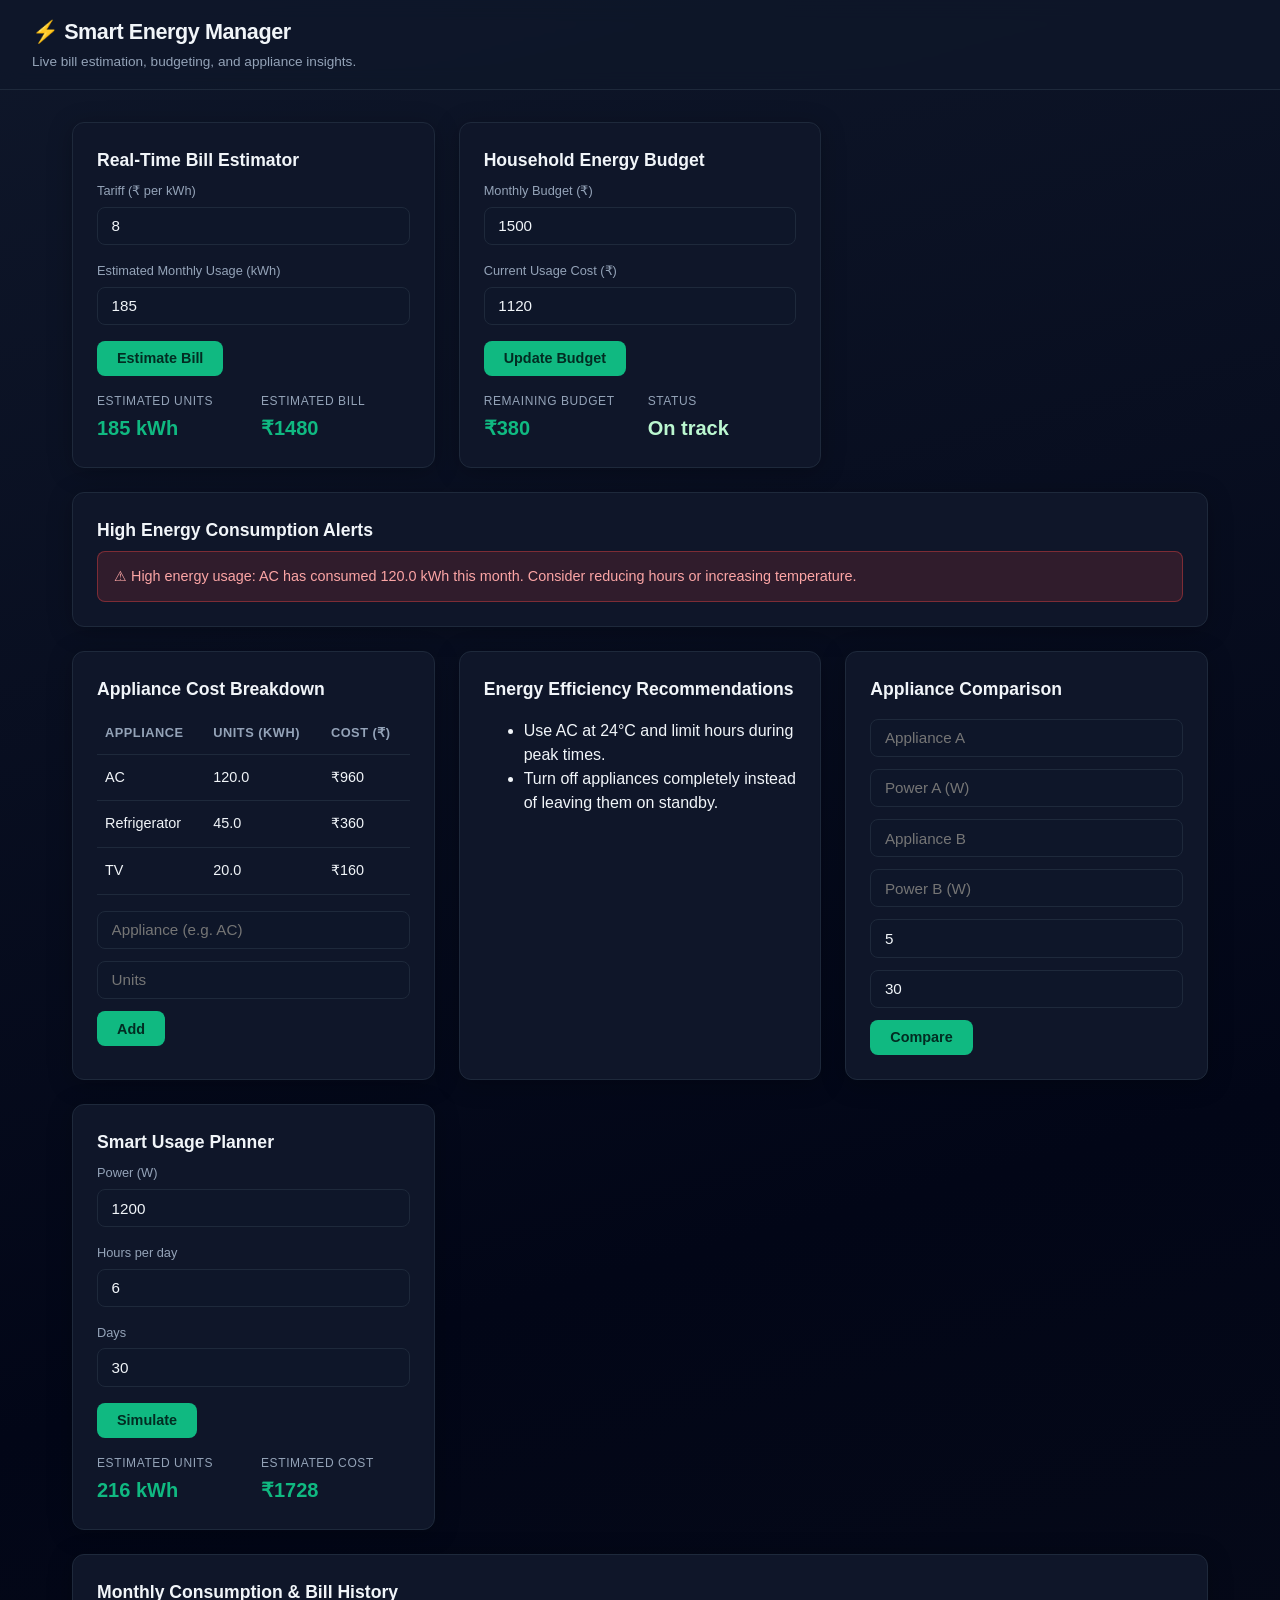
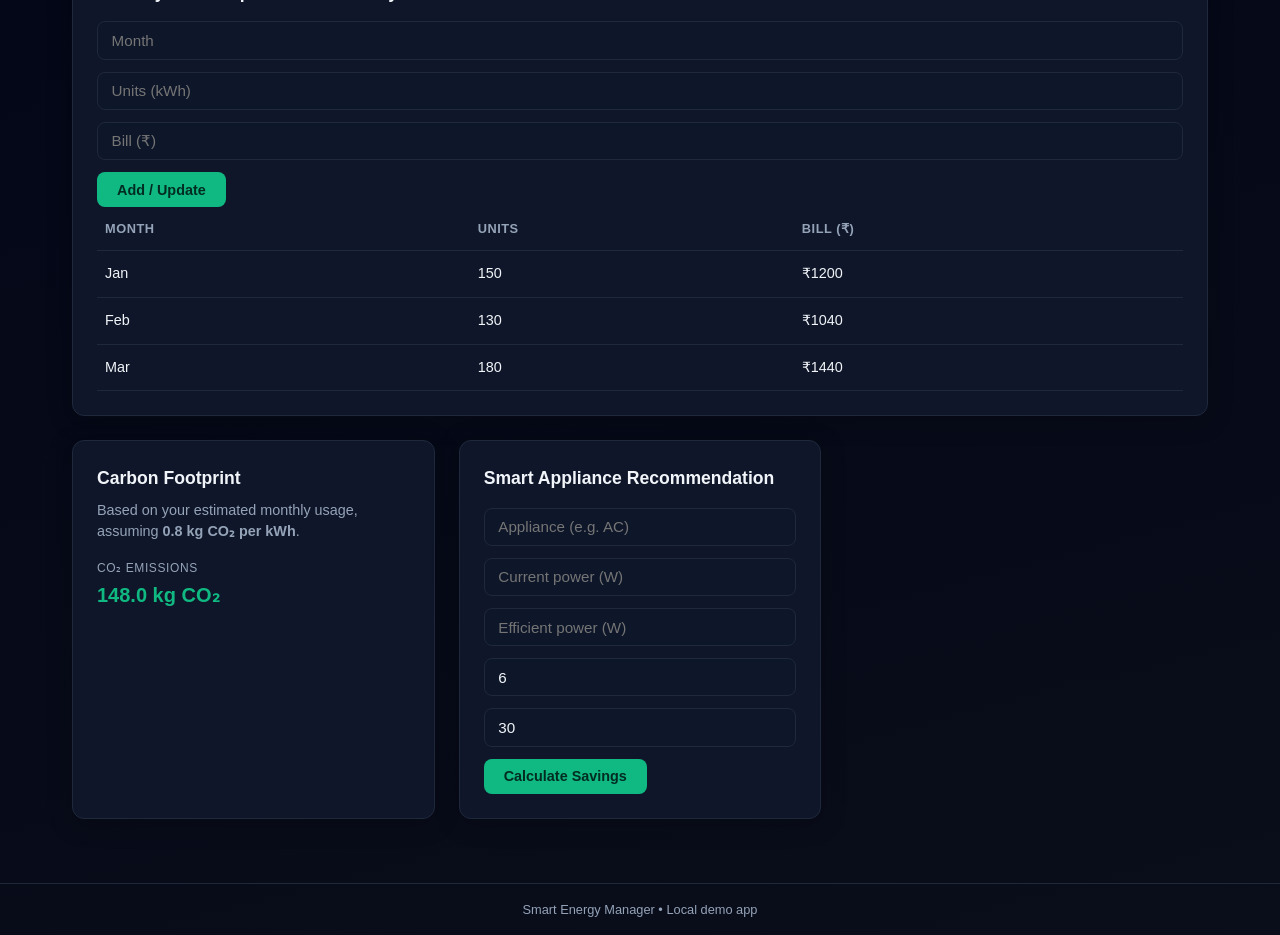
==== templates/index.html @ 53511de5 "Smart Energy Platform - ready for Render deploy Made-with: Cursor" ====
<!DOCTYPE html>
<html lang="en">
  <head>
    <meta charset="UTF-8" />
    <title>Smart Energy Manager</title>
    <meta name="viewport" content="width=device-width, initial-scale=1" />
    <link rel="stylesheet" href="/static/style.css" />
  </head>
  <body>
    <header class="app-header">
      <div>
        <h1>⚡ Smart Energy Manager</h1>
        <p>Live bill estimation, budgeting, and appliance insights.</p>
      </div>
    </header>

    <main class="app-main">
      <section class="grid">
        <!-- Real-time bill estimator -->
        <div class="card">
          <h2>Real-Time Bill Estimator</h2>
          <div class="field-row">
            <label>Tariff (₹ per kWh)</label>
            <input type="number" id="tariff" value="8" step="0.1" />
          </div>
          <div class="field-row">
            <label>Estimated Monthly Usage (kWh)</label>
            <input type="number" id="monthlyUsage" value="185" />
          </div>
          <button id="estimateBtn">Estimate Bill</button>
          <div class="metric-row">
            <div>
              <span class="metric-label">Estimated Units</span>
              <span class="metric-value" id="estUnits">185 kWh</span>
            </div>
            <div>
              <span class="metric-label">Estimated Bill</span>
              <span class="metric-value" id="estBill">₹1480</span>
            </div>
          </div>
        </div>

        <!-- Budgeting -->
        <div class="card">
          <h2>Household Energy Budget</h2>
          <div class="field-row">
            <label>Monthly Budget (₹)</label>
            <input type="number" id="budget" value="1500" />
          </div>
          <div class="field-row">
            <label>Current Usage Cost (₹)</label>
            <input type="number" id="currentCost" value="1120" />
          </div>
          <button id="budgetBtn">Update Budget</button>
          <div class="metric-row">
            <div>
              <span class="metric-label">Remaining Budget</span>
              <span class="metric-value" id="remainingBudget">₹380</span>
            </div>
            <div>
              <span class="metric-label">Status</span>
              <span class="metric-value" id="budgetStatus">On track</span>
            </div>
          </div>
        </div>

        <!-- High usage alerts -->
        <div class="card card-wide">
          <h2>High Energy Consumption Alerts</h2>
          <div id="alerts"></div>
        </div>

        <!-- Appliance breakdown -->
        <div class="card">
          <h2>Appliance Cost Breakdown</h2>
          <table>
            <thead>
              <tr>
                <th>Appliance</th>
                <th>Units (kWh)</th>
                <th>Cost (₹)</th>
              </tr>
            </thead>
            <tbody id="applianceTableBody"></tbody>
          </table>
          <form id="applianceForm" class="inline-form">
            <input
              type="text"
              id="applianceName"
              placeholder="Appliance (e.g. AC)"
              required
            />
            <input
              type="number"
              id="applianceUnits"
              placeholder="Units"
              step="0.1"
              required
            />
            <button type="submit">Add</button>
          </form>
        </div>

        <!-- Energy recommendations -->
        <div class="card">
          <h2>Energy Efficiency Recommendations</h2>
          <ul id="recommendations"></ul>
        </div>

        <!-- Appliance comparison -->
        <div class="card">
          <h2>Appliance Comparison</h2>
          <form id="compareForm" class="inline-form">
            <input
              type="text"
              id="applianceAName"
              placeholder="Appliance A"
              required
            />
            <input
              type="number"
              id="applianceAPower"
              placeholder="Power A (W)"
              required
            />
            <input
              type="text"
              id="applianceBName"
              placeholder="Appliance B"
              required
            />
            <input
              type="number"
              id="applianceBPower"
              placeholder="Power B (W)"
              required
            />
            <input
              type="number"
              id="hoursPerDay"
              placeholder="Hours/day"
              value="5"
              required
            />
            <input
              type="number"
              id="daysPerMonth"
              placeholder="Days/month"
              value="30"
              required
            />
            <button type="submit">Compare</button>
          </form>
          <div id="compareResult"></div>
        </div>

        <!-- Usage planner -->
        <div class="card">
          <h2>Smart Usage Planner</h2>
          <div class="field-row">
            <label>Power (W)</label>
            <input type="number" id="plannerPower" value="1200" />
          </div>
          <div class="field-row">
            <label>Hours per day</label>
            <input type="number" id="plannerHours" value="6" />
          </div>
          <div class="field-row">
            <label>Days</label>
            <input type="number" id="plannerDays" value="30" />
          </div>
          <button id="plannerBtn">Simulate</button>
          <div class="metric-row">
            <div>
              <span class="metric-label">Estimated Units</span>
              <span class="metric-value" id="plannerUnits">216 kWh</span>
            </div>
            <div>
              <span class="metric-label">Estimated Cost</span>
              <span class="metric-value" id="plannerCost">₹1728</span>
            </div>
          </div>
        </div>

        <!-- Monthly trends & history -->
        <div class="card card-wide">
          <h2>Monthly Consumption & Bill History</h2>
          <form id="historyForm" class="inline-form">
            <input type="text" id="historyMonth" placeholder="Month" required />
            <input
              type="number"
              id="historyUnits"
              placeholder="Units (kWh)"
              required
            />
            <input
              type="number"
              id="historyBill"
              placeholder="Bill (₹)"
              required
            />
            <button type="submit">Add / Update</button>
          </form>
          <table>
            <thead>
              <tr>
                <th>Month</th>
                <th>Units</th>
                <th>Bill (₹)</th>
              </tr>
            </thead>
            <tbody id="historyTableBody"></tbody>
          </table>
        </div>

        <!-- Carbon footprint -->
        <div class="card">
          <h2>Carbon Footprint</h2>
          <p>
            Based on your estimated monthly usage, assuming
            <strong>0.8 kg CO₂ per kWh</strong>.
          </p>
          <div class="metric-row">
            <div>
              <span class="metric-label">CO₂ Emissions</span>
              <span class="metric-value" id="carbonFootprint">0 kg</span>
            </div>
          </div>
        </div>

        <!-- Smart appliance recommendation -->
        <div class="card">
          <h2>Smart Appliance Recommendation</h2>
          <form id="smartForm" class="inline-form">
            <input
              type="text"
              id="smartName"
              placeholder="Appliance (e.g. AC)"
              required
            />
            <input
              type="number"
              id="smartOldPower"
              placeholder="Current power (W)"
              required
            />
            <input
              type="number"
              id="smartNewPower"
              placeholder="Efficient power (W)"
              required
            />
            <input
              type="number"
              id="smartHours"
              placeholder="Hours/day"
              value="6"
              required
            />
            <input
              type="number"
              id="smartDays"
              placeholder="Days/month"
              value="30"
              required
            />
            <button type="submit">Calculate Savings</button>
          </form>
          <div id="smartResult"></div>
        </div>
      </section>
    </main>

    <footer class="app-footer">
      <span>Smart Energy Manager • Local demo app</span>
    </footer>

    <script src="/static/app.js"></script>
  </body>
</html>
---- static/style.css ----
:root {
  --bg: #0a0e1a;
  --bg-card: #0f1629;
  --accent: #10b981;
  --accent-hover: #34d399;
  --accent-soft: rgba(16, 185, 129, 0.12);
  --accent-border: rgba(16, 185, 129, 0.35);
  --text: #f1f5f9;
  --text-muted: #94a3b8;
  --border: #1e293b;
  --danger: #ef4444;
  --danger-soft: rgba(239, 68, 68, 0.15);
}

*,
*::before,
*::after {
  box-sizing: border-box;
}

body {
  margin: 0;
  min-height: 100vh;
  font-family: "Inter", -apple-system, BlinkMacSystemFont, "Segoe UI", sans-serif;
  background: linear-gradient(165deg, #0f172a 0%, #020617 50%, #0a0e1a 100%);
  color: var(--text);
  line-height: 1.5;
}

.app-header {
  display: flex;
  justify-content: space-between;
  align-items: center;
  padding: 1rem 2rem;
  background: rgba(15, 23, 42, 0.85);
  border-bottom: 1px solid var(--border);
  position: sticky;
  top: 0;
  z-index: 100;
  backdrop-filter: blur(10px);
}

.app-header h1 {
  margin: 0;
  font-size: 1.35rem;
  font-weight: 600;
  letter-spacing: -0.02em;
}

.app-header p {
  margin: 0.25rem 0 0;
  color: var(--text-muted);
  font-size: 0.85rem;
}

.app-header .header-btns {
  display: flex;
  gap: 0.75rem;
  align-items: center;
}

.app-header .header-btns a {
  text-decoration: none;
}

.app-header button,
.app-header .btn,
.header-btns .btn {
  display: inline-block;
  padding: 0.5rem 1.25rem;
  border-radius: 8px;
  font-size: 0.9rem;
  font-weight: 500;
  cursor: pointer;
  text-decoration: none;
  transition: background 0.2s, transform 0.05s;
}
.app-header button {
  border: none;
}

.app-header button:hover,
.app-header .btn:hover,
.header-btns .btn:hover {
  transform: translateY(-1px);
  text-decoration: none;
}

.app-header .btn-primary {
  background: var(--accent);
  color: #022c22;
}

.app-header .btn-primary:hover {
  background: var(--accent-hover);
}

.app-header .btn-secondary {
  background: transparent;
  color: var(--text-muted);
  border: 1px solid var(--border);
}

.app-header .btn-secondary:hover {
  background: rgba(255, 255, 255, 0.05);
  color: var(--text);
}

.app-main {
  padding: 2rem;
  max-width: 1200px;
  margin: 0 auto;
}

.grid {
  display: grid;
  grid-template-columns: repeat(auto-fit, minmax(300px, 1fr));
  gap: 1.5rem;
}

.card {
  background: var(--bg-card);
  border-radius: 12px;
  padding: 1.5rem;
  border: 1px solid var(--border);
  box-shadow: 0 4px 24px rgba(0, 0, 0, 0.25);
}

.card h2 {
  margin: 0 0 0.5rem;
  font-size: 1.1rem;
  font-weight: 600;
  color: var(--text);
}

.card p {
  margin: 0 0 1rem;
  font-size: 0.9rem;
  color: var(--text-muted);
}

.card-wide {
  grid-column: 1 / -1;
}

.field-row {
  display: flex;
  flex-direction: column;
  margin-bottom: 1rem;
}

.field-row:last-of-type {
  margin-bottom: 1.25rem;
}

label {
  font-size: 0.8rem;
  font-weight: 500;
  color: var(--text-muted);
  margin-bottom: 0.4rem;
}

input,
select {
  background: rgba(15, 23, 42, 0.9);
  color: var(--text);
  border-radius: 8px;
  border: 1px solid var(--border);
  padding: 0.6rem 0.85rem;
  font-size: 0.95rem;
  width: 100%;
  transition: border-color 0.2s, box-shadow 0.2s;
}

input:focus,
select:focus {
  outline: none;
  border-color: var(--accent);
  box-shadow: 0 0 0 3px var(--accent-soft);
}

select {
  cursor: pointer;
  appearance: none;
  background-image: url("data:image/svg+xml,%3Csvg xmlns='http://www.w3.org/2000/svg' width='12' height='12' fill='%2394a3b8' viewBox='0 0 16 16'%3E%3Cpath d='M8 11L3 6h10l-5 5z'/%3E%3C/svg%3E");
  background-repeat: no-repeat;
  background-position: right 12px center;
  padding-right: 36px;
}

button {
  border-radius: 8px;
  border: none;
  padding: 0.6rem 1.25rem;
  background: var(--accent);
  color: #022c22;
  font-weight: 600;
  font-size: 0.9rem;
  cursor: pointer;
  transition: background 0.2s, transform 0.05s;
}

button:hover {
  background: var(--accent-hover);
  transform: translateY(-1px);
}

.metric-row {
  display: flex;
  flex-wrap: wrap;
  gap: 1.5rem;
  margin-top: 1rem;
}

.metric-row > div {
  min-width: 140px;
}

.metric-label {
  display: block;
  font-size: 0.75rem;
  color: var(--text-muted);
  text-transform: uppercase;
  letter-spacing: 0.05em;
  margin-bottom: 0.2rem;
}

.metric-value {
  font-size: 1.25rem;
  font-weight: 600;
  color: var(--accent);
}

table {
  width: 100%;
  border-collapse: collapse;
  font-size: 0.9rem;
}

th,
td {
  padding: 0.75rem 0.5rem;
  text-align: left;
  border-bottom: 1px solid var(--border);
}

th {
  font-weight: 600;
  color: var(--text-muted);
  font-size: 0.8rem;
  text-transform: uppercase;
  letter-spacing: 0.04em;
}

tbody tr:hover {
  background: rgba(255, 255, 255, 0.02);
}

.inline-form {
  display: flex;
  flex-wrap: wrap;
  gap: 0.75rem;
  align-items: flex-end;
  margin-top: 1rem;
}

.inline-form .field-wrap {
  flex: 1;
  min-width: 140px;
}

.inline-form input {
  width: 100%;
}

.inline-form button {
  flex-shrink: 0;
}

.alert {
  border-radius: 8px;
  padding: 0.85rem 1rem;
  font-size: 0.9rem;
}

.alert-high {
  background: var(--danger-soft);
  border: 1px solid rgba(239, 68, 68, 0.4);
  color: #fca5a5;
}

.alert-ok {
  background: var(--accent-soft);
  border: 1px solid var(--accent-border);
  color: #6ee7b7;
}

.app-footer {
  padding: 1rem 2rem;
  margin-top: 2rem;
  border-top: 1px solid var(--border);
  font-size: 0.8rem;
  color: var(--text-muted);
  text-align: center;
}

a {
  color: var(--accent);
  text-decoration: none;
}

a:hover {
  text-decoration: underline;
}

/* Home page */
.platform-intro {
  padding: 2rem;
}

.platform-intro h2 {
  font-size: 1.5rem;
  margin-bottom: 0.75rem;
}

.platform-intro > p {
  font-size: 1rem;
  max-width: 72ch;
  line-height: 1.6;
}

.platform-pillars {
  display: grid;
  grid-template-columns: repeat(4, 1fr);
  gap: 1rem;
  margin: 2rem 0;
}

@media (max-width: 900px) {
  .platform-pillars {
    grid-template-columns: repeat(2, 1fr);
  }
}

@media (max-width: 500px) {
  .platform-pillars {
    grid-template-columns: 1fr;
  }
}

.pillar {
  display: flex;
  flex-direction: column;
  align-items: flex-start;
  padding: 1.25rem;
  border-radius: 12px;
  border: 1px solid var(--border);
  background: rgba(15, 23, 42, 0.6);
  color: inherit;
  text-decoration: none;
  transition: all 0.2s;
}

.pillar:hover {
  border-color: var(--accent-border);
  background: var(--accent-soft);
  transform: translateY(-2px);
  box-shadow: 0 8px 24px rgba(0, 0, 0, 0.2);
}

.pillar-icon {
  font-size: 2rem;
  margin-bottom: 0.75rem;
}

.pillar strong {
  font-size: 1rem;
  margin-bottom: 0.4rem;
}

.pillar-desc {
  font-size: 0.8rem;
  color: var(--text-muted);
  line-height: 1.4;
}

.platform-intro .cta {
  margin-top: 1.5rem;
  font-size: 0.95rem;
}

/* Platform tabs */
.platform-tabs {
  display: flex;
  gap: 0.25rem;
  padding: 0 2rem;
  background: rgba(15, 23, 42, 0.6);
  border-bottom: 1px solid var(--border);
  overflow-x: auto;
}

.tab-btn {
  padding: 0.85rem 1.25rem;
  border: none;
  background: transparent;
  color: var(--text-muted);
  font-size: 0.9rem;
  font-weight: 500;
  cursor: pointer;
  white-space: nowrap;
  border-bottom: 2px solid transparent;
  margin-bottom: -1px;
  transition: color 0.2s, border-color 0.2s;
}

.tab-btn:hover {
  color: var(--text);
}

.tab-btn.active {
  color: var(--accent);
  border-bottom-color: var(--accent);
}

.tab-panel {
  display: none;
}

.tab-panel.active {
  display: block;
  animation: fadeIn 0.2s ease;
}

@keyframes fadeIn {
  from { opacity: 0; }
  to { opacity: 1; }
}

.header-actions {
  display: flex;
  gap: 0.75rem;
  align-items: center;
}

.btn-outline {
  background: transparent !important;
  color: var(--accent) !important;
  border: 1px solid var(--accent) !important;
}

.btn-outline:hover {
  background: var(--accent-soft) !important;
}

/* Forms in platform */
.form-grid {
  display: grid;
  grid-template-columns: repeat(auto-fit, minmax(180px, 1fr));
  gap: 1rem;
  margin-bottom: 1.5rem;
}

.form-grid .field-row {
  margin-bottom: 0;
}

.load-results {
  display: flex;
  flex-wrap: wrap;
  gap: 1.5rem;
  padding: 1.25rem;
  background: rgba(16, 185, 129, 0.08);
  border-radius: 10px;
  border: 1px solid var(--accent-border);
}

.flash-list {
  list-style: none;
  padding: 0;
  margin: 0 0 1.5rem;
}

.flash-list li {
  padding: 0.75rem 1rem;
  background: var(--accent-soft);
  border-radius: 8px;
  margin-bottom: 0.5rem;
  border: 1px solid var(--accent-border);
}

.rec-list {
  list-style: none;
  padding: 0;
  margin: 0;
  font-size: 0.9rem;
  color: var(--text-muted);
}
.rec-list li {
  padding: 0.4rem 0;
  border-bottom: 1px solid var(--border);
}
.rec-list li:last-child {
  border-bottom: none;
}

.result-text {
  margin-top: 0.75rem;
  font-size: 0.9rem;
  color: var(--accent);
}

/* Auth pages - centered card */
.auth-page .card {
  max-width: 420px;
  margin: 0 auto;
}

.auth-page .card h2 {
  font-size: 1.25rem;
  margin-bottom: 0.25rem;
}

@media (max-width: 640px) {
  .app-header,
  .app-main,
  .app-footer {
    padding-inline: 1rem;
  }

  .platform-tabs {
    padding-inline: 1rem;
  }
}
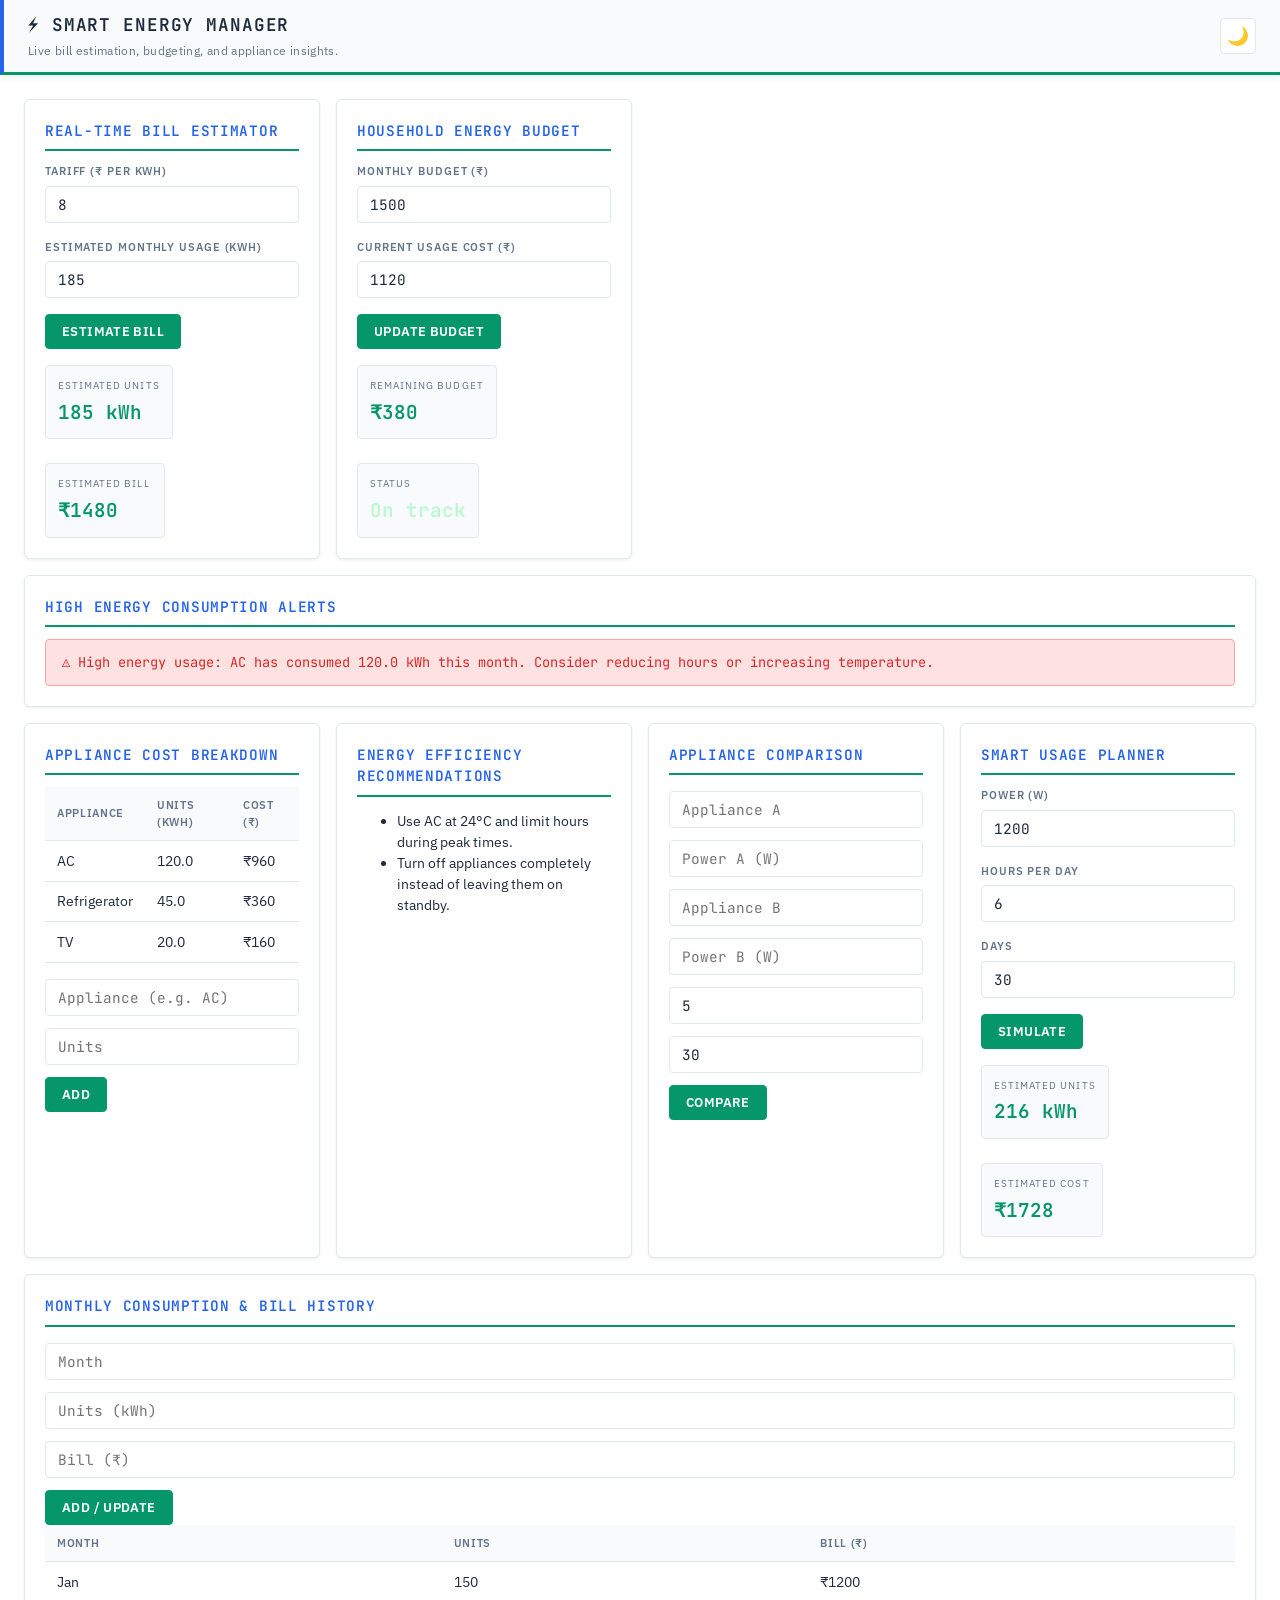
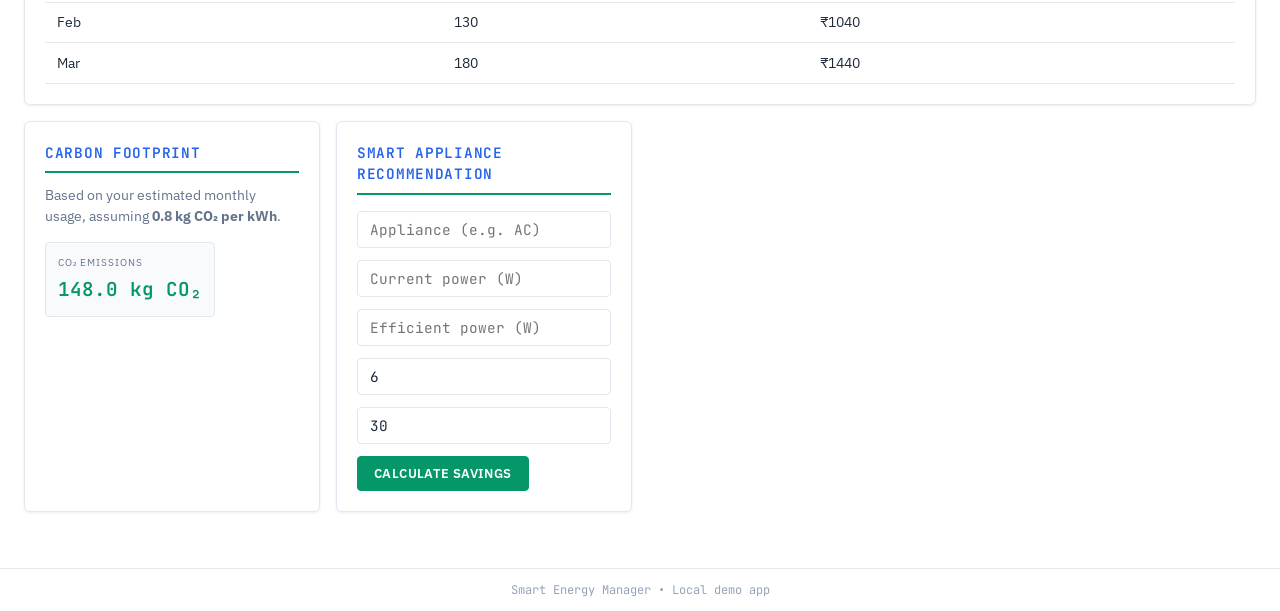
==== commit 26bb0a58: "Day/night theme, NEC guide, map reports data panel (place, issues, status filters)" ====
--- a/templates/index.html
+++ b/templates/index.html
@@ -5,12 +5,16 @@
     <title>Smart Energy Manager</title>
     <meta name="viewport" content="width=device-width, initial-scale=1" />
     <link rel="stylesheet" href="/static/style.css" />
+    <script src="/static/theme.js"></script>
   </head>
   <body>
     <header class="app-header">
       <div>
         <h1>⚡ Smart Energy Manager</h1>
         <p>Live bill estimation, budgeting, and appliance insights.</p>
+      </div>
+      <div class="header-btns">
+        <button type="button" id="themeToggle" onclick="themeToggle()" aria-label="Switch theme" title="Day / Night"></button>
       </div>
     </header>
 
--- a/static/style.css
+++ b/static/style.css
@@ -1,15 +1,49 @@
+/* Smart Energy Platform - Corporate Contrast (White, Green, Blue) */
+
+@import url('https://fonts.googleapis.com/css2?family=JetBrains+Mono:wght@400;500;600&family=IBM+Plex+Sans:wght@400;500;600;700&display=swap');
+
+/* Day (light) theme - default */
 :root {
-  --bg: #0a0e1a;
-  --bg-card: #0f1629;
-  --accent: #10b981;
-  --accent-hover: #34d399;
-  --accent-soft: rgba(16, 185, 129, 0.12);
-  --accent-border: rgba(16, 185, 129, 0.35);
-  --text: #f1f5f9;
-  --text-muted: #94a3b8;
-  --border: #1e293b;
-  --danger: #ef4444;
-  --danger-soft: rgba(239, 68, 68, 0.15);
+  --bg: #ffffff;
+  --bg-panel: #f8fafc;
+  --bg-card: #ffffff;
+  --bg-elevated: #f1f5f9;
+  --border: #e2e8f0;
+  --border-accent: #cbd5e1;
+  --text: #1e293b;
+  --text-muted: #64748b;
+  --text-dim: #94a3b8;
+  --accent: #2563eb;
+  --accent-hover: #1d4ed8;
+  --accent-glow: rgba(37, 99, 235, 0.15);
+  --success: #059669;
+  --success-light: #d1fae5;
+  --warning: #d97706;
+  --danger: #dc2626;
+  --grid-line: #e2e8f0;
+  --shadow: rgba(0, 0, 0, 0.08);
+}
+
+/* Night (dark) theme */
+[data-theme="dark"] {
+  --bg: #0c0e12;
+  --bg-panel: #13161d;
+  --bg-card: #171b24;
+  --bg-elevated: #1c2129;
+  --border: #2d3648;
+  --border-accent: #3d4f6f;
+  --text: #e6edf3;
+  --text-muted: #8b949e;
+  --text-dim: #6e7681;
+  --accent: #58a6ff;
+  --accent-hover: #79b8ff;
+  --accent-glow: rgba(88, 166, 255, 0.2);
+  --success: #3fb950;
+  --success-light: rgba(63, 185, 80, 0.15);
+  --warning: #d29922;
+  --danger: #f85149;
+  --grid-line: #21262d;
+  --shadow: rgba(0, 0, 0, 0.4);
 }
 
 *,
@@ -21,41 +55,47 @@
 body {
   margin: 0;
   min-height: 100vh;
-  font-family: "Inter", -apple-system, BlinkMacSystemFont, "Segoe UI", sans-serif;
-  background: linear-gradient(165deg, #0f172a 0%, #020617 50%, #0a0e1a 100%);
+  font-family: "IBM Plex Sans", -apple-system, sans-serif;
+  background: var(--bg);
   color: var(--text);
   line-height: 1.5;
-}
-
+  font-size: 14px;
+}
+
+/* Header - Corporate contrast (green + blue) */
 .app-header {
   display: flex;
   justify-content: space-between;
   align-items: center;
-  padding: 1rem 2rem;
-  background: rgba(15, 23, 42, 0.85);
-  border-bottom: 1px solid var(--border);
+  padding: 0.75rem 1.5rem;
+  background: var(--bg-panel);
+  border-bottom: 3px solid var(--success);
+  border-left: 4px solid var(--accent);
   position: sticky;
   top: 0;
   z-index: 100;
-  backdrop-filter: blur(10px);
+  box-shadow: 0 2px 8px var(--shadow);
 }
 
 .app-header h1 {
   margin: 0;
-  font-size: 1.35rem;
-  font-weight: 600;
-  letter-spacing: -0.02em;
+  font-size: 1.1rem;
+  font-weight: 600;
+  letter-spacing: 0.05em;
+  text-transform: uppercase;
+  font-family: "JetBrains Mono", monospace;
 }
 
 .app-header p {
-  margin: 0.25rem 0 0;
-  color: var(--text-muted);
-  font-size: 0.85rem;
+  margin: 0.2rem 0 0;
+  color: var(--text-muted);
+  font-size: 0.75rem;
+  letter-spacing: 0.03em;
 }
 
 .app-header .header-btns {
   display: flex;
-  gap: 0.75rem;
+  gap: 0.5rem;
   align-items: center;
 }
 
@@ -67,75 +107,78 @@
 .app-header .btn,
 .header-btns .btn {
   display: inline-block;
-  padding: 0.5rem 1.25rem;
-  border-radius: 8px;
-  font-size: 0.9rem;
-  font-weight: 500;
+  padding: 0.45rem 1rem;
+  border-radius: 4px;
+  font-size: 0.8rem;
+  font-weight: 600;
   cursor: pointer;
   text-decoration: none;
-  transition: background 0.2s, transform 0.05s;
-}
-.app-header button {
-  border: none;
-}
-
-.app-header button:hover,
-.app-header .btn:hover,
-.header-btns .btn:hover {
-  transform: translateY(-1px);
-  text-decoration: none;
+  font-family: "IBM Plex Sans", sans-serif;
+  letter-spacing: 0.03em;
+  text-transform: uppercase;
+  transition: all 0.15s ease;
 }
 
 .app-header .btn-primary {
-  background: var(--accent);
-  color: #022c22;
+  background: var(--success);
+  color: #fff;
+  border: 1px solid var(--success);
 }
 
 .app-header .btn-primary:hover {
-  background: var(--accent-hover);
+  background: #047857;
+  border-color: #047857;
+  box-shadow: 0 2px 8px rgba(5, 150, 105, 0.3);
 }
 
 .app-header .btn-secondary {
   background: transparent;
-  color: var(--text-muted);
-  border: 1px solid var(--border);
+  color: var(--accent);
+  border: 1px solid var(--accent);
 }
 
 .app-header .btn-secondary:hover {
-  background: rgba(255, 255, 255, 0.05);
-  color: var(--text);
+  background: var(--accent-glow);
+  color: var(--accent-hover);
+  border-color: var(--accent-hover);
 }
 
 .app-main {
-  padding: 2rem;
-  max-width: 1200px;
+  padding: 1.5rem;
+  max-width: 1280px;
   margin: 0 auto;
 }
 
 .grid {
   display: grid;
-  grid-template-columns: repeat(auto-fit, minmax(300px, 1fr));
-  gap: 1.5rem;
-}
-
+  grid-template-columns: repeat(auto-fit, minmax(280px, 1fr));
+  gap: 1rem;
+}
+
+/* Cards - Corporate panels */
 .card {
   background: var(--bg-card);
-  border-radius: 12px;
-  padding: 1.5rem;
-  border: 1px solid var(--border);
-  box-shadow: 0 4px 24px rgba(0, 0, 0, 0.25);
+  border-radius: 6px;
+  padding: 1.25rem;
+  border: 1px solid var(--border);
+  box-shadow: 0 1px 3px var(--shadow);
 }
 
 .card h2 {
-  margin: 0 0 0.5rem;
-  font-size: 1.1rem;
-  font-weight: 600;
-  color: var(--text);
+  margin: 0 0 0.75rem;
+  font-size: 0.9rem;
+  font-weight: 600;
+  color: var(--accent);
+  letter-spacing: 0.05em;
+  text-transform: uppercase;
+  padding-bottom: 0.5rem;
+  border-bottom: 2px solid var(--success);
+  font-family: "JetBrains Mono", monospace;
 }
 
 .card p {
   margin: 0 0 1rem;
-  font-size: 0.9rem;
+  font-size: 0.85rem;
   color: var(--text-muted);
 }
 
@@ -150,61 +193,71 @@
 }
 
 .field-row:last-of-type {
-  margin-bottom: 1.25rem;
+  margin-bottom: 1rem;
 }
 
 label {
-  font-size: 0.8rem;
-  font-weight: 500;
-  color: var(--text-muted);
-  margin-bottom: 0.4rem;
+  font-size: 0.7rem;
+  font-weight: 600;
+  color: var(--text-muted);
+  margin-bottom: 0.35rem;
+  letter-spacing: 0.08em;
+  text-transform: uppercase;
 }
 
 input,
-select {
-  background: rgba(15, 23, 42, 0.9);
+select,
+textarea {
+  background: var(--bg-card);
   color: var(--text);
-  border-radius: 8px;
-  border: 1px solid var(--border);
-  padding: 0.6rem 0.85rem;
-  font-size: 0.95rem;
+  border-radius: 4px;
+  border: 1px solid var(--border);
+  padding: 0.5rem 0.75rem;
+  font-size: 0.9rem;
   width: 100%;
-  transition: border-color 0.2s, box-shadow 0.2s;
+  font-family: "JetBrains Mono", monospace;
+  transition: border-color 0.15s, box-shadow 0.15s;
 }
 
 input:focus,
-select:focus {
+select:focus,
+textarea:focus {
   outline: none;
   border-color: var(--accent);
-  box-shadow: 0 0 0 3px var(--accent-soft);
+  box-shadow: 0 0 0 2px var(--accent-glow);
 }
 
 select {
   cursor: pointer;
   appearance: none;
-  background-image: url("data:image/svg+xml,%3Csvg xmlns='http://www.w3.org/2000/svg' width='12' height='12' fill='%2394a3b8' viewBox='0 0 16 16'%3E%3Cpath d='M8 11L3 6h10l-5 5z'/%3E%3C/svg%3E");
+  background-image: url("data:image/svg+xml,%3Csvg xmlns='http://www.w3.org/2000/svg' width='10' height='10' fill='%238b949e' viewBox='0 0 16 16'%3E%3Cpath d='M8 11L3 6h10l-5 5z'/%3E%3C/svg%3E");
   background-repeat: no-repeat;
-  background-position: right 12px center;
-  padding-right: 36px;
+  background-position: right 10px center;
+  padding-right: 32px;
 }
 
 button {
-  border-radius: 8px;
-  border: none;
-  padding: 0.6rem 1.25rem;
-  background: var(--accent);
-  color: #022c22;
-  font-weight: 600;
-  font-size: 0.9rem;
+  border-radius: 4px;
+  border: 1px solid var(--success);
+  padding: 0.5rem 1rem;
+  background: var(--success);
+  color: #fff;
+  font-weight: 600;
+  font-size: 0.8rem;
   cursor: pointer;
-  transition: background 0.2s, transform 0.05s;
+  letter-spacing: 0.03em;
+  text-transform: uppercase;
+  font-family: "IBM Plex Sans", sans-serif;
+  transition: all 0.15s ease;
 }
 
 button:hover {
-  background: var(--accent-hover);
-  transform: translateY(-1px);
-}
-
+  background: #047857;
+  border-color: #047857;
+  box-shadow: 0 2px 8px rgba(5, 150, 105, 0.3);
+}
+
+/* Metrics - SCADA-style readouts */
 .metric-row {
   display: flex;
   flex-wrap: wrap;
@@ -213,33 +266,39 @@
 }
 
 .metric-row > div {
-  min-width: 140px;
+  min-width: 120px;
+  padding: 0.75rem;
+  background: var(--bg-panel);
+  border: 1px solid var(--border);
+  border-radius: 4px;
 }
 
 .metric-label {
   display: block;
-  font-size: 0.75rem;
-  color: var(--text-muted);
-  text-transform: uppercase;
-  letter-spacing: 0.05em;
-  margin-bottom: 0.2rem;
+  font-size: 0.65rem;
+  color: var(--text-muted);
+  text-transform: uppercase;
+  letter-spacing: 0.1em;
+  margin-bottom: 0.25rem;
 }
 
 .metric-value {
-  font-size: 1.25rem;
-  font-weight: 600;
-  color: var(--accent);
-}
-
+  font-size: 1.2rem;
+  font-weight: 600;
+  color: var(--success);
+  font-family: "JetBrains Mono", monospace;
+}
+
+/* Tables - Grid display */
 table {
   width: 100%;
   border-collapse: collapse;
-  font-size: 0.9rem;
+  font-size: 0.85rem;
 }
 
 th,
 td {
-  padding: 0.75rem 0.5rem;
+  padding: 0.6rem 0.75rem;
   text-align: left;
   border-bottom: 1px solid var(--border);
 }
@@ -247,13 +306,14 @@
 th {
   font-weight: 600;
   color: var(--text-muted);
-  font-size: 0.8rem;
-  text-transform: uppercase;
-  letter-spacing: 0.04em;
+  font-size: 0.7rem;
+  text-transform: uppercase;
+  letter-spacing: 0.06em;
+  background: var(--bg-panel);
 }
 
 tbody tr:hover {
-  background: rgba(255, 255, 255, 0.02);
+  background: var(--success-light);
 }
 
 .inline-form {
@@ -277,31 +337,34 @@
   flex-shrink: 0;
 }
 
+/* Alerts */
 .alert {
-  border-radius: 8px;
-  padding: 0.85rem 1rem;
-  font-size: 0.9rem;
+  border-radius: 4px;
+  padding: 0.75rem 1rem;
+  font-size: 0.85rem;
+  font-family: "JetBrains Mono", monospace;
 }
 
 .alert-high {
-  background: var(--danger-soft);
-  border: 1px solid rgba(239, 68, 68, 0.4);
-  color: #fca5a5;
+  background: #fee2e2;
+  border: 1px solid #fca5a5;
+  color: var(--danger);
 }
 
 .alert-ok {
-  background: var(--accent-soft);
-  border: 1px solid var(--accent-border);
-  color: #6ee7b7;
+  background: var(--success-light);
+  border: 1px solid rgba(5, 150, 105, 0.3);
+  color: var(--success);
 }
 
 .app-footer {
-  padding: 1rem 2rem;
+  padding: 0.75rem 1.5rem;
   margin-top: 2rem;
   border-top: 1px solid var(--border);
-  font-size: 0.8rem;
-  color: var(--text-muted);
+  font-size: 0.75rem;
+  color: var(--text-dim);
   text-align: center;
+  font-family: "JetBrains Mono", monospace;
 }
 
 a {
@@ -311,29 +374,34 @@
 
 a:hover {
   text-decoration: underline;
+  color: var(--accent-hover);
 }
 
 /* Home page */
 .platform-intro {
-  padding: 2rem;
+  padding: 1.5rem;
+  border-left: 4px solid var(--success);
 }
 
 .platform-intro h2 {
-  font-size: 1.5rem;
-  margin-bottom: 0.75rem;
+  font-size: 1.25rem;
+  margin-bottom: 0.5rem;
+  text-transform: uppercase;
+  letter-spacing: 0.05em;
 }
 
 .platform-intro > p {
-  font-size: 1rem;
-  max-width: 72ch;
+  font-size: 0.9rem;
+  max-width: 65ch;
   line-height: 1.6;
+  color: var(--text-muted);
 }
 
 .platform-pillars {
   display: grid;
   grid-template-columns: repeat(4, 1fr);
   gap: 1rem;
-  margin: 2rem 0;
+  margin: 1.5rem 0;
 }
 
 @media (max-width: 900px) {
@@ -352,65 +420,67 @@
   display: flex;
   flex-direction: column;
   align-items: flex-start;
-  padding: 1.25rem;
-  border-radius: 12px;
-  border: 1px solid var(--border);
-  background: rgba(15, 23, 42, 0.6);
+  padding: 1rem;
+  border-radius: 6px;
+  border: 1px solid var(--border);
+  background: var(--bg-panel);
   color: inherit;
   text-decoration: none;
-  transition: all 0.2s;
+  transition: all 0.15s;
 }
 
 .pillar:hover {
-  border-color: var(--accent-border);
-  background: var(--accent-soft);
-  transform: translateY(-2px);
-  box-shadow: 0 8px 24px rgba(0, 0, 0, 0.2);
+  border-color: var(--success);
+  background: var(--success-light);
+  box-shadow: 0 2px 8px rgba(5, 150, 105, 0.2);
 }
 
 .pillar-icon {
-  font-size: 2rem;
-  margin-bottom: 0.75rem;
+  font-size: 1.5rem;
+  margin-bottom: 0.5rem;
+  opacity: 0.9;
 }
 
 .pillar strong {
-  font-size: 1rem;
-  margin-bottom: 0.4rem;
+  font-size: 0.9rem;
+  margin-bottom: 0.35rem;
+  letter-spacing: 0.02em;
 }
 
 .pillar-desc {
-  font-size: 0.8rem;
+  font-size: 0.75rem;
   color: var(--text-muted);
   line-height: 1.4;
 }
 
 .platform-intro .cta {
-  margin-top: 1.5rem;
-  font-size: 0.95rem;
+  margin-top: 1.25rem;
+  font-size: 0.9rem;
 }
 
 /* Platform tabs */
 .platform-tabs {
   display: flex;
-  gap: 0.25rem;
-  padding: 0 2rem;
-  background: rgba(15, 23, 42, 0.6);
+  gap: 0;
+  padding: 0 1.5rem;
+  background: var(--bg-panel);
   border-bottom: 1px solid var(--border);
   overflow-x: auto;
 }
 
 .tab-btn {
-  padding: 0.85rem 1.25rem;
+  padding: 0.75rem 1rem;
   border: none;
   background: transparent;
   color: var(--text-muted);
-  font-size: 0.9rem;
-  font-weight: 500;
+  font-size: 0.8rem;
+  font-weight: 600;
   cursor: pointer;
   white-space: nowrap;
   border-bottom: 2px solid transparent;
   margin-bottom: -1px;
-  transition: color 0.2s, border-color 0.2s;
+  letter-spacing: 0.03em;
+  transition: all 0.15s;
 }
 
 .tab-btn:hover {
@@ -438,7 +508,7 @@
 
 .header-actions {
   display: flex;
-  gap: 0.75rem;
+  gap: 0.5rem;
   align-items: center;
 }
 
@@ -449,15 +519,14 @@
 }
 
 .btn-outline:hover {
-  background: var(--accent-soft) !important;
-}
-
-/* Forms in platform */
+  background: var(--accent-glow) !important;
+}
+
 .form-grid {
   display: grid;
-  grid-template-columns: repeat(auto-fit, minmax(180px, 1fr));
+  grid-template-columns: repeat(auto-fit, minmax(160px, 1fr));
   gap: 1rem;
-  margin-bottom: 1.5rem;
+  margin-bottom: 1.25rem;
 }
 
 .form-grid .field-row {
@@ -467,57 +536,118 @@
 .load-results {
   display: flex;
   flex-wrap: wrap;
-  gap: 1.5rem;
-  padding: 1.25rem;
-  background: rgba(16, 185, 129, 0.08);
-  border-radius: 10px;
-  border: 1px solid var(--accent-border);
+  gap: 1rem;
+  padding: 1rem;
+  background: var(--success-light);
+  border-radius: 6px;
+  border: 1px solid rgba(5, 150, 105, 0.3);
+}
+
+.load-results .metric-value {
+  color: var(--success);
 }
 
 .flash-list {
   list-style: none;
   padding: 0;
-  margin: 0 0 1.5rem;
+  margin: 0 0 1rem;
 }
 
 .flash-list li {
-  padding: 0.75rem 1rem;
-  background: var(--accent-soft);
-  border-radius: 8px;
+  padding: 0.6rem 1rem;
+  background: var(--success-light);
+  border-radius: 4px;
   margin-bottom: 0.5rem;
-  border: 1px solid var(--accent-border);
+  border: 1px solid rgba(5, 150, 105, 0.3);
+  font-size: 0.85rem;
+  color: var(--success);
 }
 
 .rec-list {
   list-style: none;
   padding: 0;
   margin: 0;
-  font-size: 0.9rem;
-  color: var(--text-muted);
-}
+  font-size: 0.85rem;
+  color: var(--text-muted);
+}
+
 .rec-list li {
-  padding: 0.4rem 0;
+  padding: 0.35rem 0;
   border-bottom: 1px solid var(--border);
 }
+
 .rec-list li:last-child {
   border-bottom: none;
 }
 
 .result-text {
-  margin-top: 0.75rem;
-  font-size: 0.9rem;
-  color: var(--accent);
-}
-
-/* Auth pages - centered card */
+  margin-top: 0.5rem;
+  font-size: 0.85rem;
+  color: var(--success);
+  font-family: "JetBrains Mono", monospace;
+}
+
+/* Auth pages */
 .auth-page .card {
-  max-width: 420px;
+  max-width: 400px;
   margin: 0 auto;
 }
 
 .auth-page .card h2 {
-  font-size: 1.25rem;
+  font-size: 1rem;
   margin-bottom: 0.25rem;
+}
+
+/* Analyst / Admin extras */
+.analyst-grid .analyst-card {
+  background: var(--bg-card);
+  border: 1px solid var(--border);
+}
+
+.analyst-card .value {
+  font-family: "JetBrains Mono", monospace;
+}
+
+.chart-box {
+  background: var(--bg-card);
+  border: 1px solid var(--border);
+  border-radius: 2px;
+}
+
+.filter-bar select {
+  background: var(--bg-card);
+  border: 1px solid var(--border);
+  color: var(--text);
+}
+
+.schema-box {
+  background: var(--bg-panel);
+  border: 1px solid var(--border);
+}
+
+.result-saved {
+  color: var(--success);
+  font-family: JetBrains Mono, monospace;
+}
+
+/* Theme toggle - day/night */
+#themeToggle {
+  width: 2.25rem;
+  height: 2.25rem;
+  padding: 0;
+  border-radius: 4px;
+  border: 1px solid var(--border);
+  background: var(--bg-card);
+  font-size: 1.1rem;
+  cursor: pointer;
+  display: flex;
+  align-items: center;
+  justify-content: center;
+  transition: background 0.2s, border-color 0.2s;
+}
+#themeToggle:hover {
+  background: var(--bg-elevated);
+  border-color: var(--border-accent);
 }
 
 @media (max-width: 640px) {
